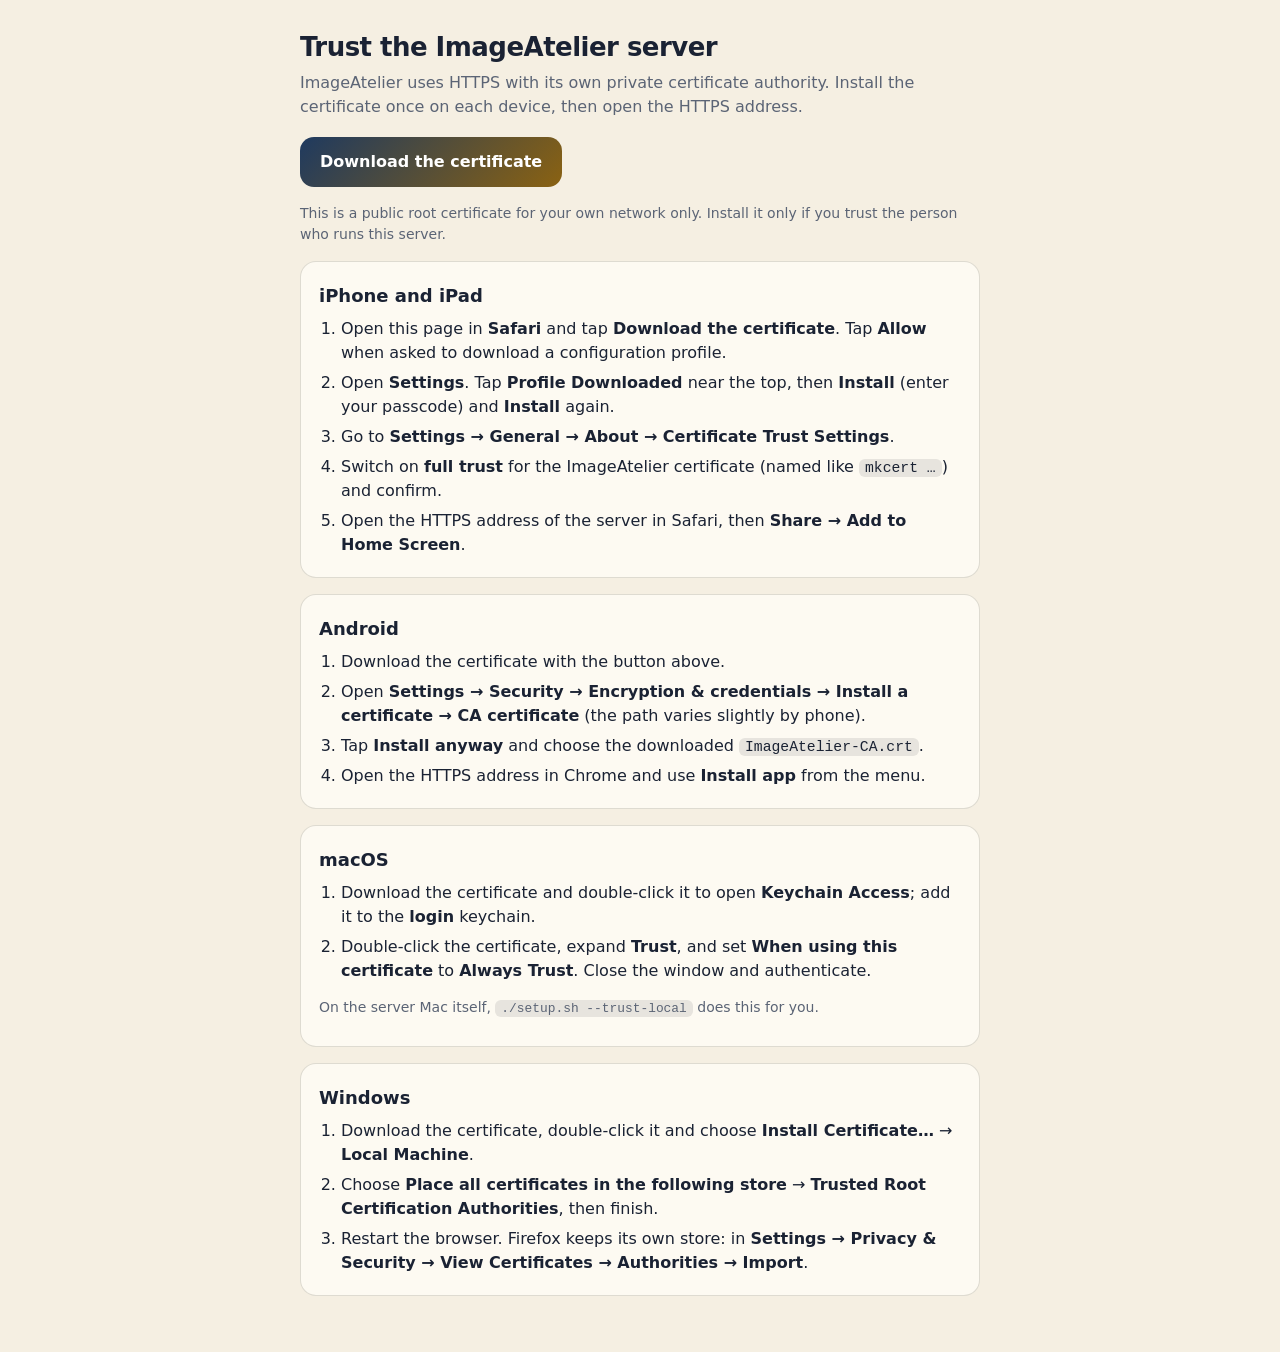
==== imageatelier/static/ca.html @ b7c73c55 "Rename to ImageAtelier; add the app launcher and atelier theme - Rename the project, Python package " ====
<!doctype html>
<html lang="en">
<head>
<meta charset="utf-8">
<meta name="viewport" content="width=device-width, initial-scale=1">
<title>ImageAtelier: trust this server</title>
<meta name="color-scheme" content="dark light">
<style>
  :root { --bg:#0c1018; --panel:#131a27; --text:#efe8d8; --dim:#97a2b6; --accent:#7fb4c9; --accent2:#d4a84b; --accent-fg:#0c1018; --line:rgba(160,185,230,.14); }
  @media (prefers-color-scheme: light) { :root { --bg:#f5efe2; --panel:#fdfaf2; --text:#1a2233; --dim:#5b6475; --accent:#1f3a5f; --accent2:#8a6212; --accent-fg:#fff; --line:rgba(40,30,10,.14); } }
  body { margin:0; background:var(--bg); color:var(--text); font:16px/1.5 -apple-system,BlinkMacSystemFont,"Segoe UI",Roboto,system-ui,sans-serif; padding:max(20px,env(safe-area-inset-top)) 18px 40px; }
  main { max-width:680px; margin:0 auto; }
  h1 { font-size:26px; letter-spacing:-.02em; margin:8px 0 4px; }
  p.lead { color:var(--dim); margin:0 0 18px; }
  .btn { display:inline-block; background:linear-gradient(135deg,var(--accent),var(--accent2)); color:var(--accent-fg); text-decoration:none; font-weight:650; padding:13px 20px; border-radius:14px; }
  section { background:var(--panel); border:1px solid var(--line); border-radius:16px; padding:6px 18px 14px; margin:16px 0; }
  h2 { font-size:18px; margin:14px 0 2px; }
  ol { padding-left:22px; margin:8px 0 0; } li { margin:6px 0; }
  code { background:rgba(127,127,127,.18); padding:1px 6px; border-radius:6px; font-size:.92em; }
  .note { color:var(--dim); font-size:14px; }
</style>
</head>
<body>
<main>
  <h1>Trust the ImageAtelier server</h1>
  <p class="lead">ImageAtelier uses HTTPS with its own private certificate authority. Install the certificate once on each device, then open the HTTPS address.</p>
  <p><a class="btn" href="/ca/rootCA.crt">Download the certificate</a></p>
  <p class="note">This is a public root certificate for your own network only. Install it only if you trust the person who runs this server.</p>

  <section>
    <h2>iPhone and iPad</h2>
    <ol>
      <li>Open this page in <b>Safari</b> and tap <b>Download the certificate</b>. Tap <b>Allow</b> when asked to download a configuration profile.</li>
      <li>Open <b>Settings</b>. Tap <b>Profile Downloaded</b> near the top, then <b>Install</b> (enter your passcode) and <b>Install</b> again.</li>
      <li>Go to <b>Settings &rarr; General &rarr; About &rarr; Certificate Trust Settings</b>.</li>
      <li>Switch on <b>full trust</b> for the ImageAtelier certificate (named like <code>mkcert &hellip;</code>) and confirm.</li>
      <li>Open the HTTPS address of the server in Safari, then <b>Share &rarr; Add to Home Screen</b>.</li>
    </ol>
  </section>

  <section>
    <h2>Android</h2>
    <ol>
      <li>Download the certificate with the button above.</li>
      <li>Open <b>Settings &rarr; Security &rarr; Encryption &amp; credentials &rarr; Install a certificate &rarr; CA certificate</b> (the path varies slightly by phone).</li>
      <li>Tap <b>Install anyway</b> and choose the downloaded <code>ImageAtelier-CA.crt</code>.</li>
      <li>Open the HTTPS address in Chrome and use <b>Install app</b> from the menu.</li>
    </ol>
  </section>

  <section>
    <h2>macOS</h2>
    <ol>
      <li>Download the certificate and double-click it to open <b>Keychain Access</b>; add it to the <b>login</b> keychain.</li>
      <li>Double-click the certificate, expand <b>Trust</b>, and set <b>When using this certificate</b> to <b>Always Trust</b>. Close the window and authenticate.</li>
    </ol>
    <p class="note">On the server Mac itself, <code>./setup.sh --trust-local</code> does this for you.</p>
  </section>

  <section>
    <h2>Windows</h2>
    <ol>
      <li>Download the certificate, double-click it and choose <b>Install Certificate&hellip;</b> &rarr; <b>Local Machine</b>.</li>
      <li>Choose <b>Place all certificates in the following store</b> &rarr; <b>Trusted Root Certification Authorities</b>, then finish.</li>
      <li>Restart the browser. Firefox keeps its own store: in <b>Settings &rarr; Privacy &amp; Security &rarr; View Certificates &rarr; Authorities &rarr; Import</b>.</li>
    </ol>
  </section>
</main>
</body>
</html>
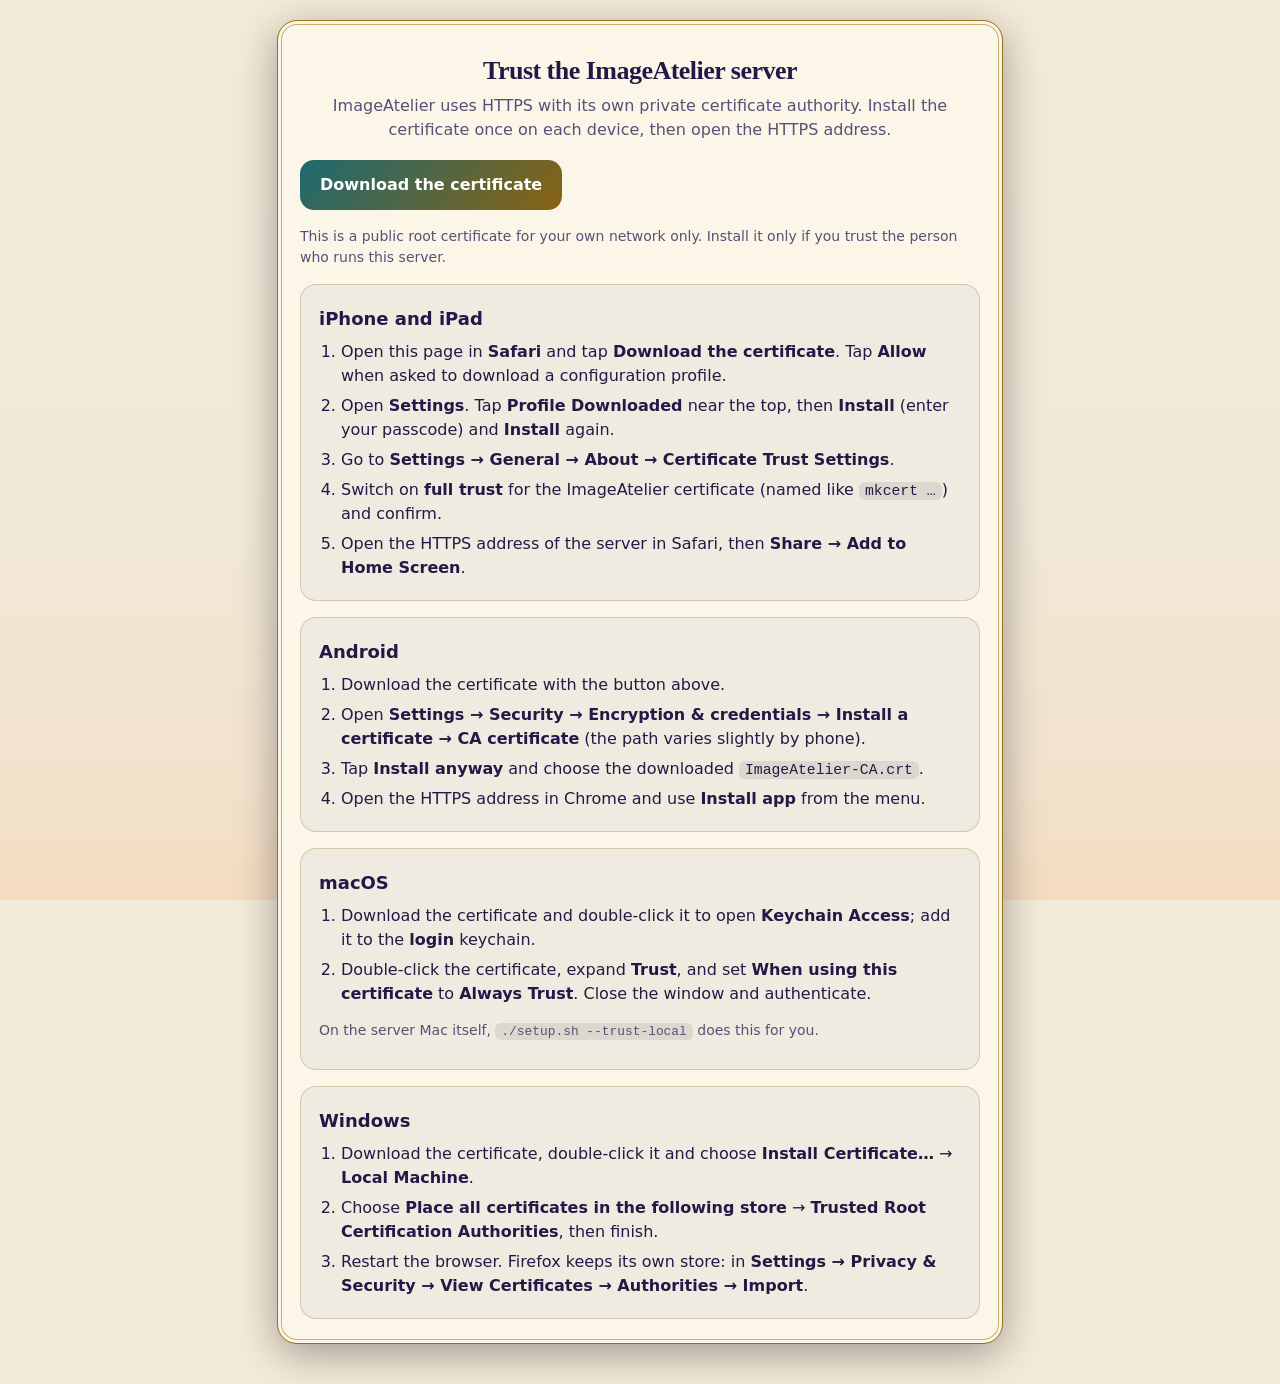
==== commit 7d4dbfe4: "Redraw the icon as a witch's pen; carry its theme into the app - Icon: a mirror-symmetric drawing pe" ====
--- a/imageatelier/static/ca.html
+++ b/imageatelier/static/ca.html
@@ -6,14 +6,16 @@
 <title>ImageAtelier: trust this server</title>
 <meta name="color-scheme" content="dark light">
 <style>
-  :root { --bg:#0c1018; --panel:#131a27; --text:#efe8d8; --dim:#97a2b6; --accent:#7fb4c9; --accent2:#d4a84b; --accent-fg:#0c1018; --line:rgba(160,185,230,.14); }
-  @media (prefers-color-scheme: light) { :root { --bg:#f5efe2; --panel:#fdfaf2; --text:#1a2233; --dim:#5b6475; --accent:#1f3a5f; --accent2:#8a6212; --accent-fg:#fff; --line:rgba(40,30,10,.14); } }
-  body { margin:0; background:var(--bg); color:var(--text); font:16px/1.5 -apple-system,BlinkMacSystemFont,"Segoe UI",Roboto,system-ui,sans-serif; padding:max(20px,env(safe-area-inset-top)) 18px 40px; }
-  main { max-width:680px; margin:0 auto; }
-  h1 { font-size:26px; letter-spacing:-.02em; margin:8px 0 4px; }
-  p.lead { color:var(--dim); margin:0 0 18px; }
+  :root { --bg:#161230; --panel:#1f1a45; --text:#f3ead6; --dim:#b9b1d6; --accent:#4db4ba; --accent2:#d4a84b; --accent-fg:#130f2b; --line:rgba(212,168,75,.24); --gold:#d4a84b; --plate:#f3ead6; --plate-ink:#221a46; --sky:linear-gradient(180deg,#161230 0%,#1b1640 50%,#2a2060 82%,#3d2d68 91%,#5a3f68 100%); }
+  @media (prefers-color-scheme: light) { :root { --bg:#f3ebd8; --panel:#fbf6e8; --text:#221a46; --dim:#575077; --accent:#1d6a71; --accent2:#8a6212; --accent-fg:#fff; --line:rgba(138,98,18,.26); --gold:#9a7216; --sky:linear-gradient(180deg,#f3ebd8 0%,#f1e8d6 60%,#f2e2cc 88%,#f4dcbf 100%); } }
+  body { margin:0; background:var(--bg) var(--sky) fixed; color:var(--text); font:16px/1.5 -apple-system,BlinkMacSystemFont,"Segoe UI",Roboto,system-ui,sans-serif; padding:max(20px,env(safe-area-inset-top)) 18px 40px; }
+  main { max-width:680px; margin:0 auto; position:relative; background:var(--panel); border:1px solid var(--gold); border-radius:20px; padding:22px 22px 8px; box-shadow:inset 0 0 0 3px var(--panel), inset 0 0 0 4px color-mix(in srgb,var(--gold) 55%,transparent), 0 10px 40px rgba(6,3,24,.35); }
+  main::before, main::after { content:""; position:absolute; top:8px; width:34px; height:34px; background:var(--gold); opacity:.85; -webkit-mask:url(/ornaments/corner.svg) center/contain no-repeat; mask:url(/ornaments/corner.svg) center/contain no-repeat; pointer-events:none; }
+  main::before { left:8px; } main::after { right:8px; transform:scaleX(-1); }
+  h1 { font-family:ui-serif,"New York","Iowan Old Style",Georgia,serif; text-align:center; font-size:26px; letter-spacing:-.02em; margin:8px 0 4px; }
+  p.lead { color:var(--dim); text-align:center; margin:0 0 18px; }
   .btn { display:inline-block; background:linear-gradient(135deg,var(--accent),var(--accent2)); color:var(--accent-fg); text-decoration:none; font-weight:650; padding:13px 20px; border-radius:14px; }
-  section { background:var(--panel); border:1px solid var(--line); border-radius:16px; padding:6px 18px 14px; margin:16px 0; }
+  section { background:color-mix(in srgb,var(--text) 5%,var(--panel)); border:1px solid var(--line); border-radius:16px; padding:6px 18px 14px; margin:16px 0; }
   h2 { font-size:18px; margin:14px 0 2px; }
   ol { padding-left:22px; margin:8px 0 0; } li { margin:6px 0; }
   code { background:rgba(127,127,127,.18); padding:1px 6px; border-radius:6px; font-size:.92em; }
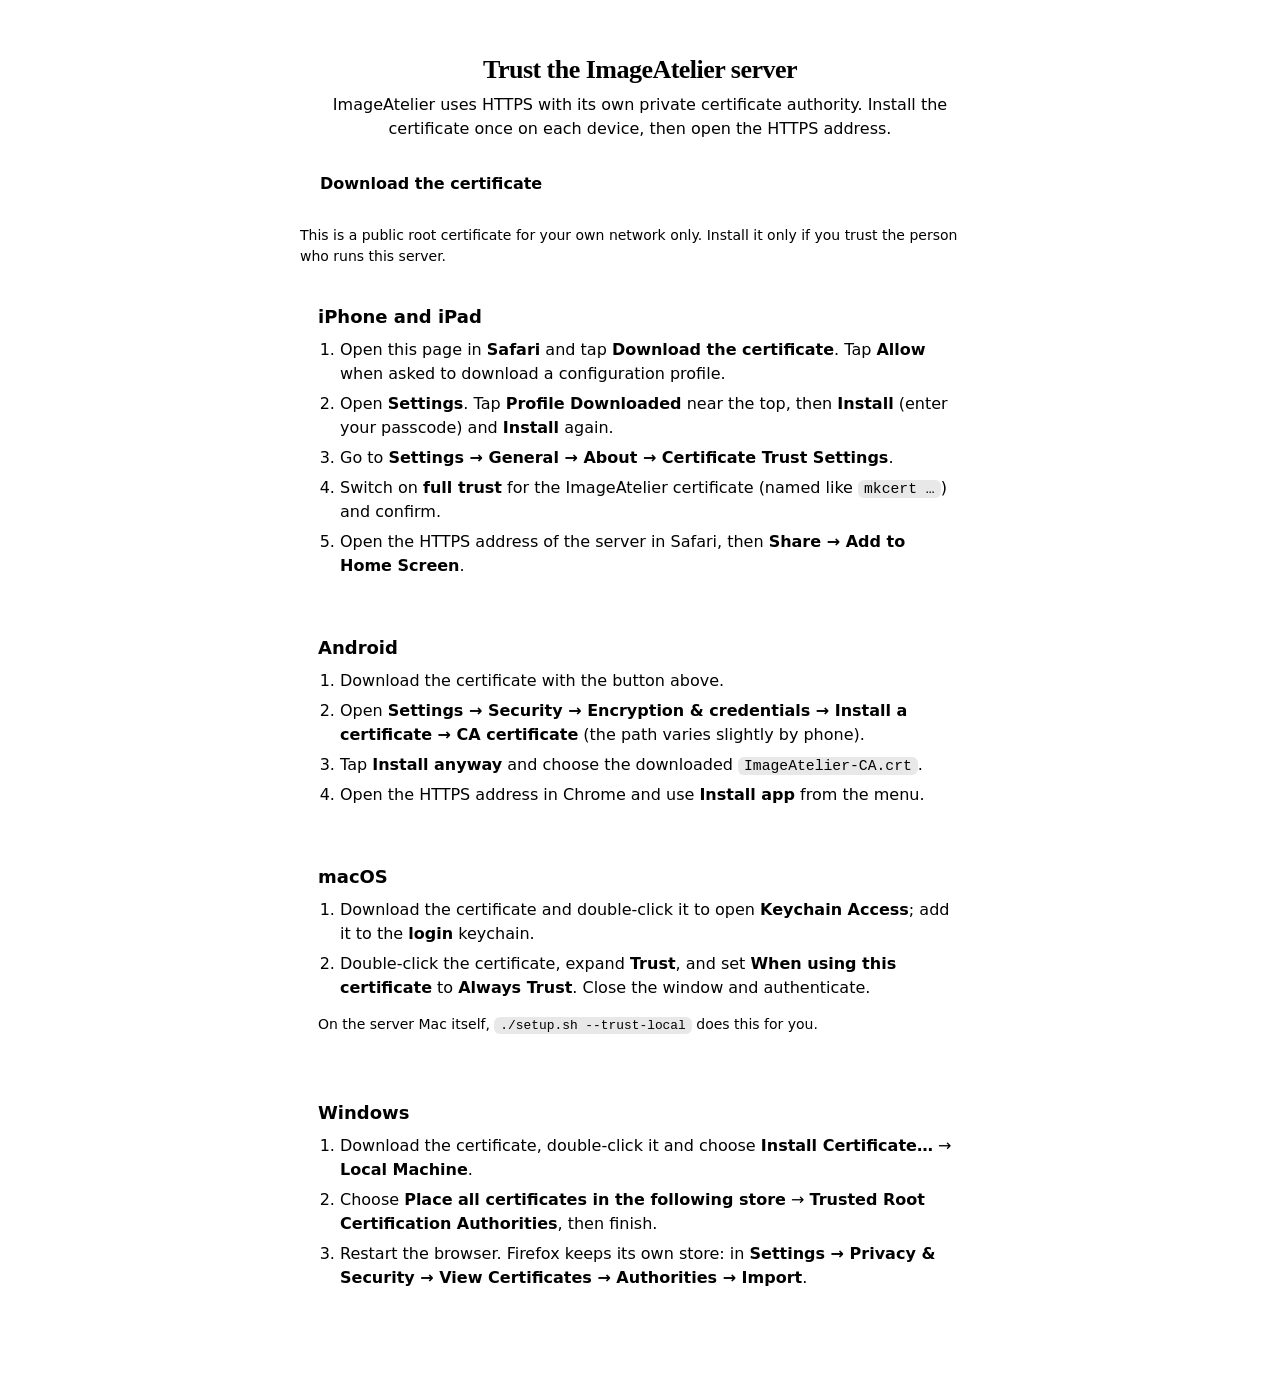
==== commit 1447823f: "Add parchment themes and matching light and dark assets" ====
--- a/imageatelier/static/ca.html
+++ b/imageatelier/static/ca.html
@@ -5,11 +5,10 @@
 <meta name="viewport" content="width=device-width, initial-scale=1">
 <title>ImageAtelier: trust this server</title>
 <meta name="color-scheme" content="dark light">
+<link rel="stylesheet" href="/theme.css">
 <style>
-  :root { --bg:#161230; --panel:#1f1a45; --text:#f3ead6; --dim:#b9b1d6; --accent:#4db4ba; --accent2:#d4a84b; --accent-fg:#130f2b; --line:rgba(212,168,75,.24); --gold:#d4a84b; --plate:#f3ead6; --plate-ink:#221a46; --sky:linear-gradient(180deg,#161230 0%,#1b1640 50%,#2a2060 82%,#3d2d68 91%,#5a3f68 100%); }
-  @media (prefers-color-scheme: light) { :root { --bg:#f3ebd8; --panel:#fbf6e8; --text:#221a46; --dim:#575077; --accent:#1d6a71; --accent2:#8a6212; --accent-fg:#fff; --line:rgba(138,98,18,.26); --gold:#9a7216; --sky:linear-gradient(180deg,#f3ebd8 0%,#f1e8d6 60%,#f2e2cc 88%,#f4dcbf 100%); } }
   body { margin:0; background:var(--bg) var(--sky) fixed; color:var(--text); font:16px/1.5 -apple-system,BlinkMacSystemFont,"Segoe UI",Roboto,system-ui,sans-serif; padding:max(20px,env(safe-area-inset-top)) 18px 40px; }
-  main { max-width:680px; margin:0 auto; position:relative; background:var(--panel); border:1px solid var(--gold); border-radius:20px; padding:22px 22px 8px; box-shadow:inset 0 0 0 3px var(--panel), inset 0 0 0 4px color-mix(in srgb,var(--gold) 55%,transparent), 0 10px 40px rgba(6,3,24,.35); }
+  main { max-width:680px; margin:0 auto; position:relative; background:var(--panel); border:1px solid var(--gold); border-radius:20px; padding:22px 22px 8px; box-shadow:inset 0 0 0 3px var(--panel), inset 0 0 0 4px color-mix(in srgb,var(--gold) 55%,transparent), var(--shadow); }
   main::before, main::after { content:""; position:absolute; top:8px; width:34px; height:34px; background:var(--gold); opacity:.85; -webkit-mask:url(/ornaments/corner.svg) center/contain no-repeat; mask:url(/ornaments/corner.svg) center/contain no-repeat; pointer-events:none; }
   main::before { left:8px; } main::after { right:8px; transform:scaleX(-1); }
   h1 { font-family:ui-serif,"New York","Iowan Old Style",Georgia,serif; text-align:center; font-size:26px; letter-spacing:-.02em; margin:8px 0 4px; }
